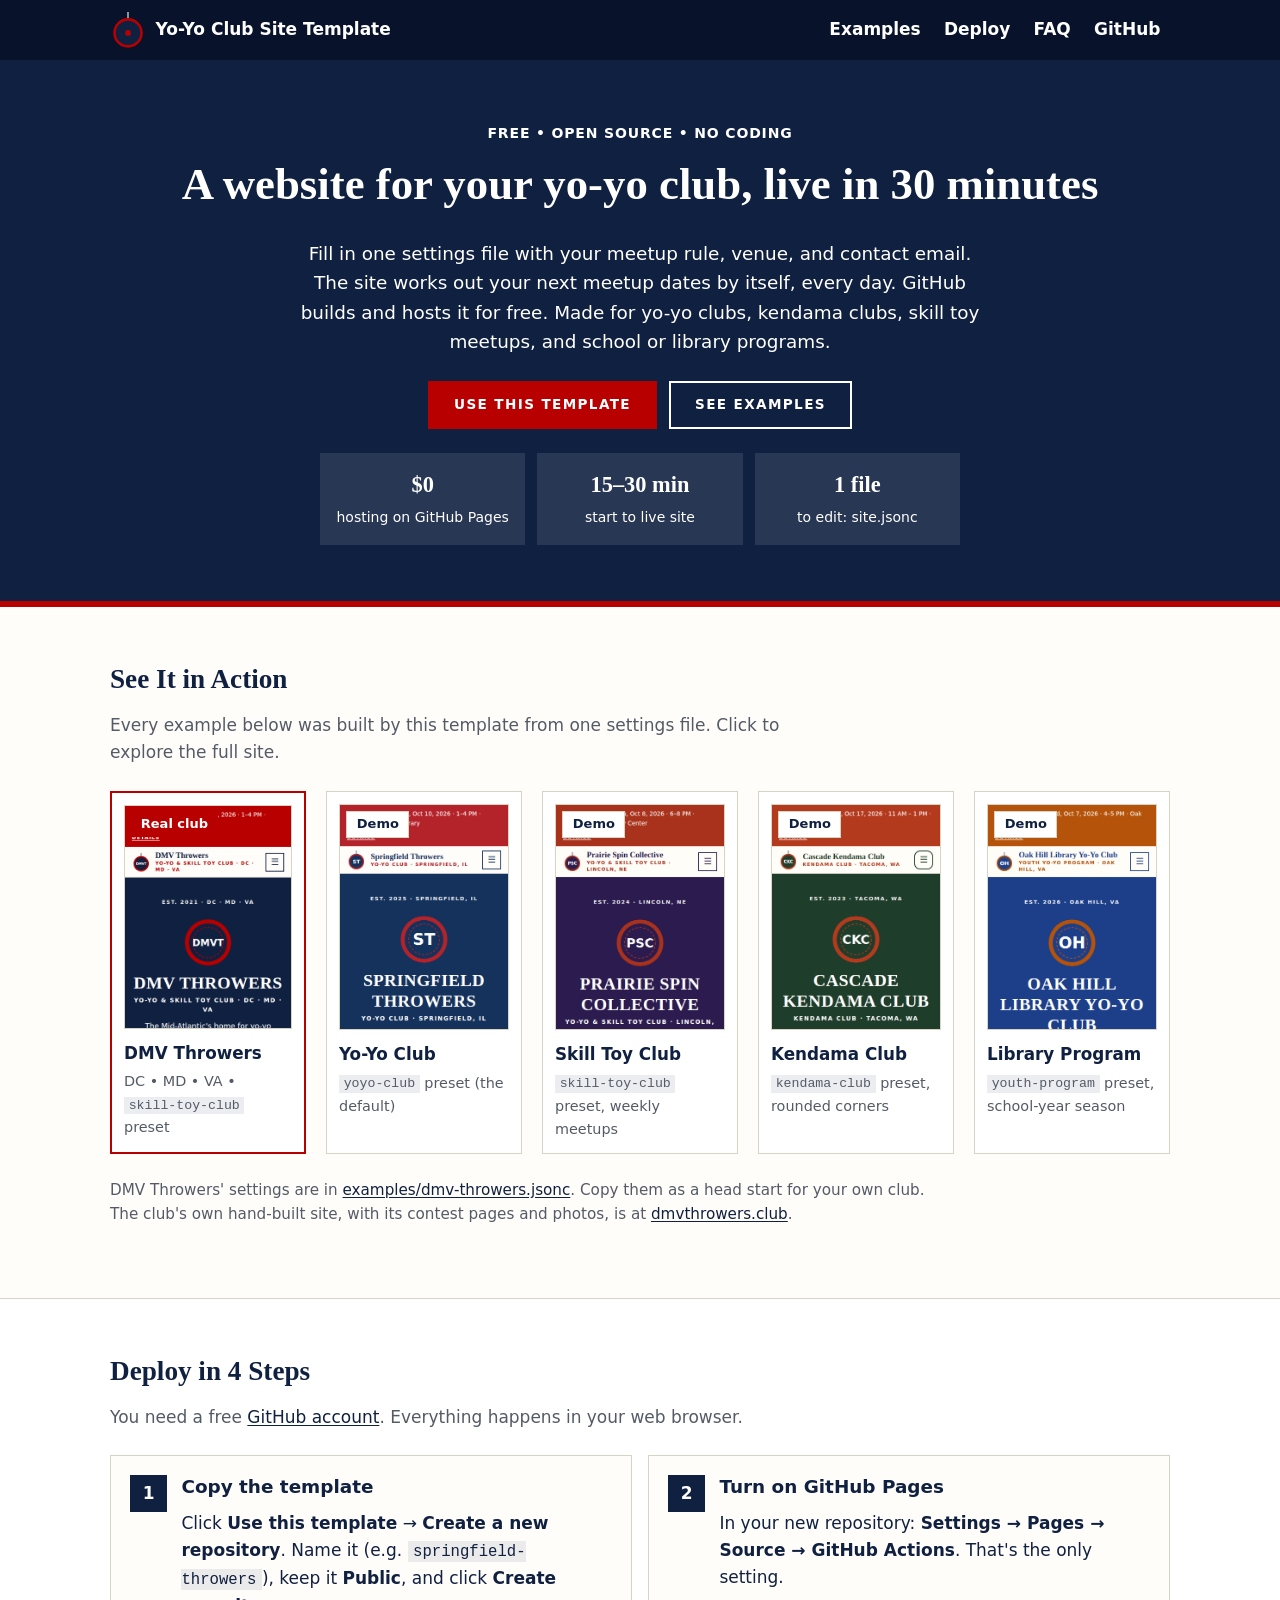
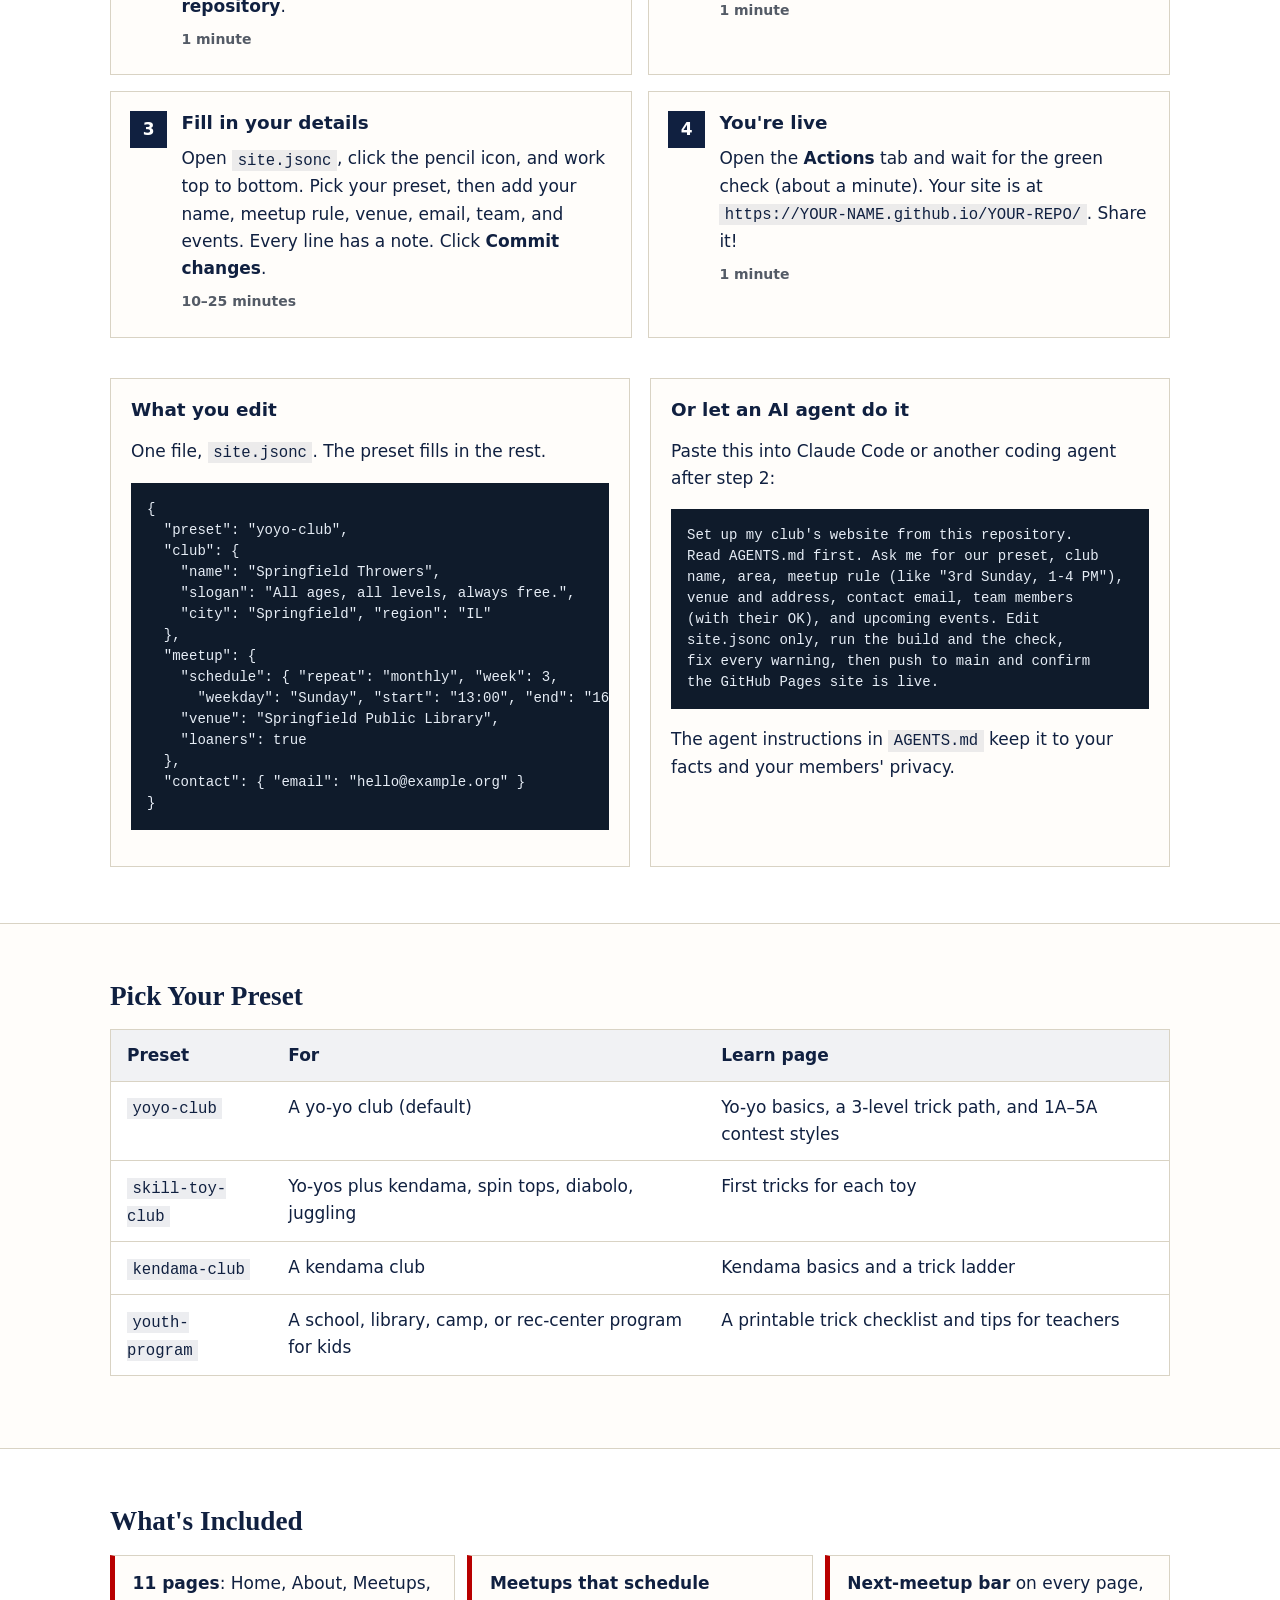
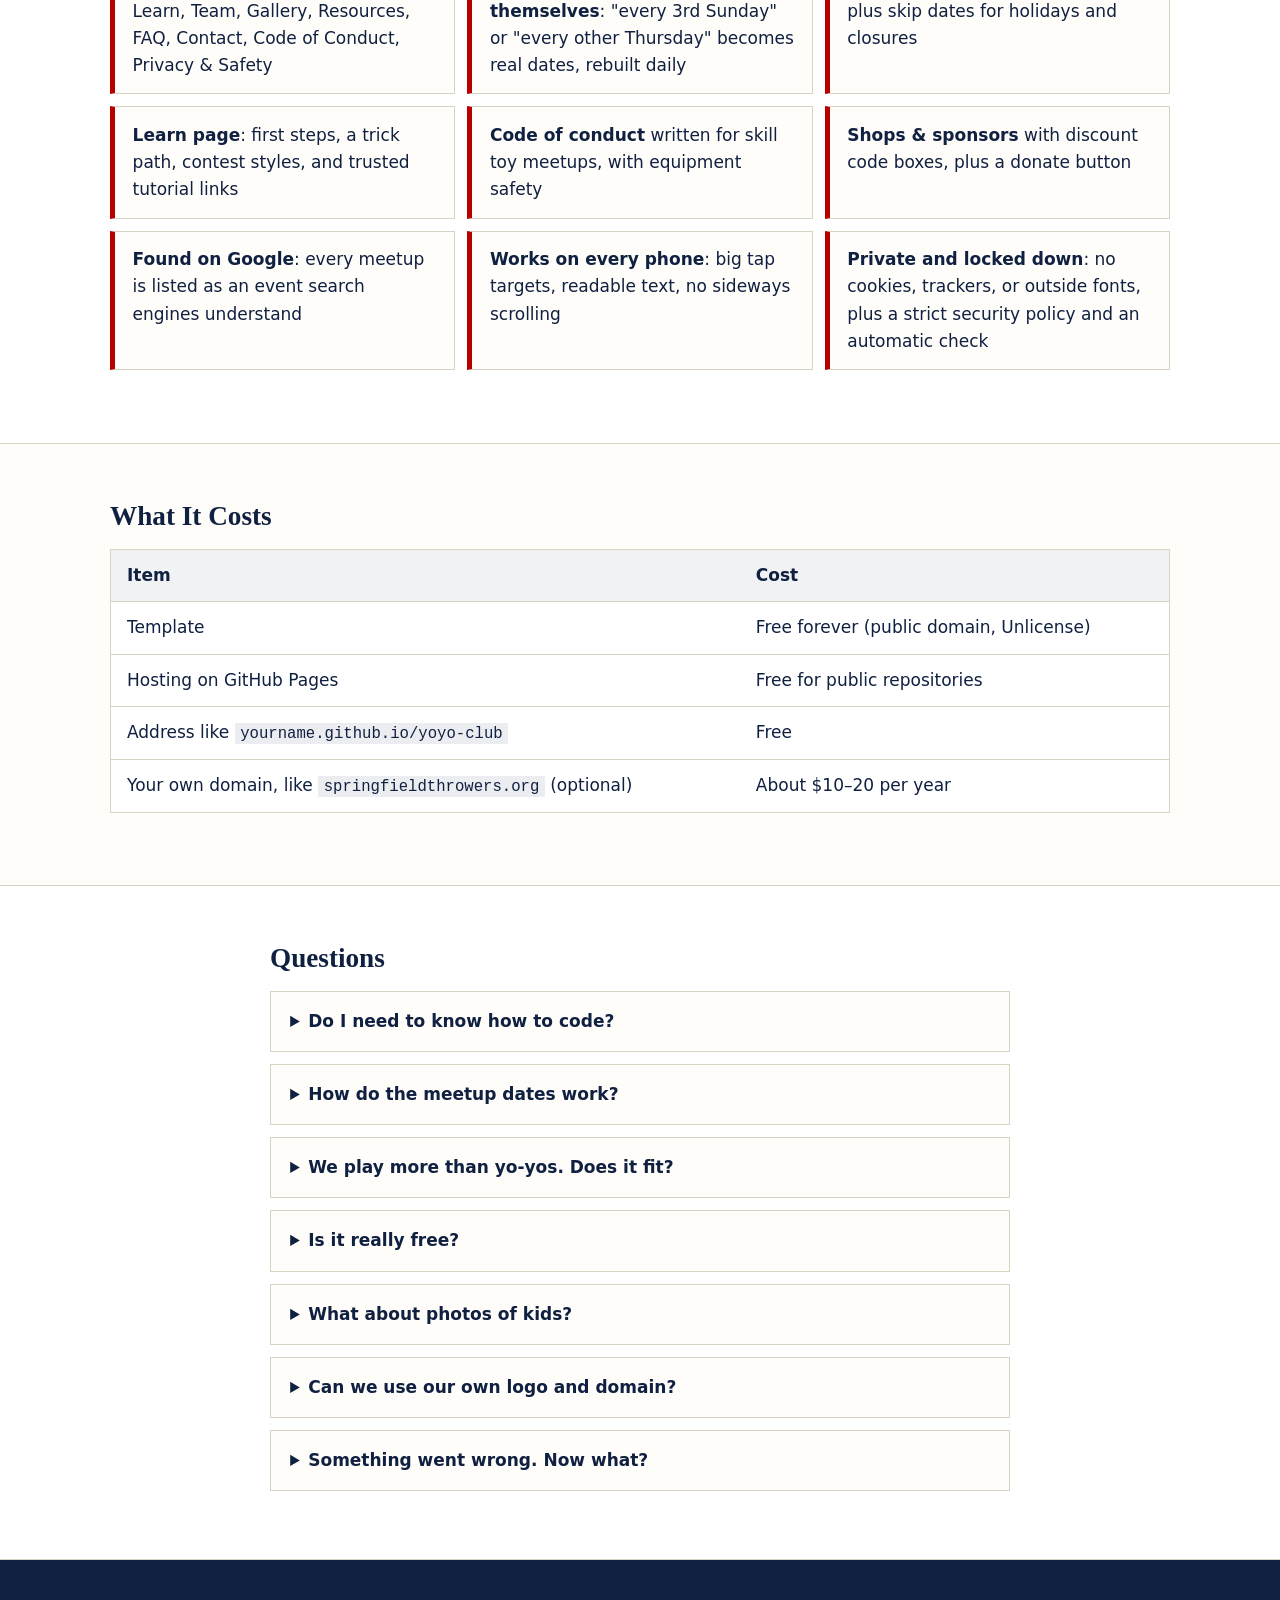
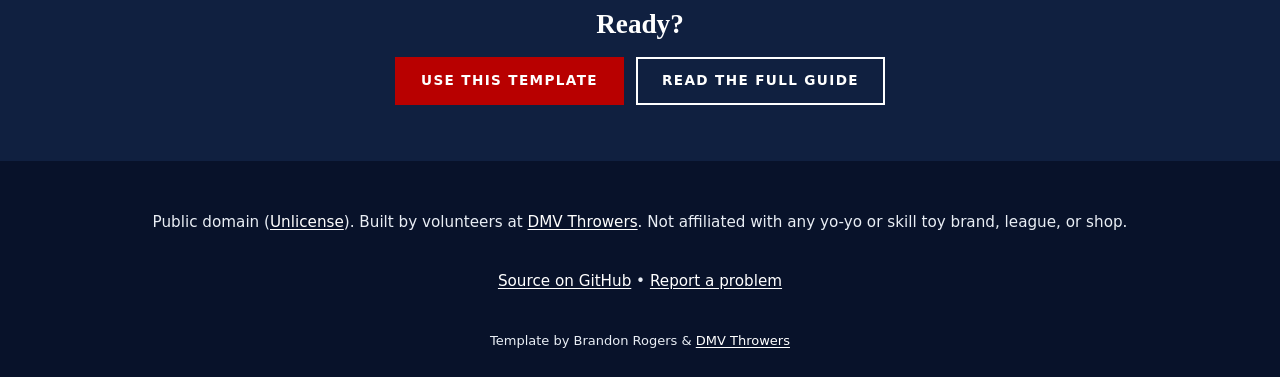
==== showcase/index.html @ ec22c406 "feat: yo-yo and skill toy club website template Config-driven static site template for yo-yo, kendam" ====
<!DOCTYPE html>
<html lang="en">
<head>
  <meta charset="UTF-8">
  <meta name="viewport" content="width=device-width, initial-scale=1">
  <title>Free Website Template for Yo-Yo & Skill Toy Clubs</title>
  <meta name="description" content="A free, open-source website template for yo-yo, kendama, and skill toy clubs. Edit one file, publish on GitHub Pages in 15–30 minutes for $0. Meetup dates update themselves.">
  <meta name="robots" content="index, follow">
  <meta name="referrer" content="strict-origin-when-cross-origin">
  <meta name="theme-color" content="#102040">
  <meta http-equiv="Content-Security-Policy" content="default-src 'self'; script-src 'self'; style-src 'self'; img-src 'self' data:; font-src 'self'; frame-src 'none'; connect-src 'self'; base-uri 'self'; form-action 'none'; object-src 'none'; upgrade-insecure-requests">
  <meta property="og:type" content="website">
  <meta property="og:title" content="Free Website Template for Yo-Yo & Skill Toy Clubs">
  <meta property="og:description" content="Edit one file, publish on GitHub Pages in 15–30 minutes, $0. Yo-yo, skill toy, kendama, and youth program presets.">
  <link rel="icon" href="favicon.svg" type="image/svg+xml">
  <link rel="stylesheet" href="showcase.css">
</head>
<body>
<a class="skip-link" href="#main-content">Skip to main content</a>

<header class="top">
  <div class="wrap top-inner">
    <a class="brand" href="index.html"><img src="favicon.svg" alt="" width="36" height="36"><span>Yo-Yo Club Site Template</span></a>
    <nav aria-label="Page sections">
      <a href="#examples">Examples</a>
      <a href="#deploy">Deploy</a>
      <a href="#faq">FAQ</a>
      <a href="https://github.com/dmvthrowers/yoyoclub-template" rel="noopener noreferrer">GitHub</a>
    </nav>
  </div>
</header>

<main id="main-content">

<section class="hero">
  <div class="wrap">
    <p class="eyebrow">Free &bull; Open source &bull; No coding</p>
    <h1>A website for your yo-yo club, live in 30 minutes</h1>
    <p class="lede">Fill in one settings file with your meetup rule, venue, and contact email.
      The site works out your next meetup dates by itself, every day. GitHub builds and hosts it for free.
      Made for yo-yo clubs, kendama clubs, skill toy meetups, and school or library programs.</p>
    <p class="btn-row">
      <a class="btn btn-accent" href="https://github.com/dmvthrowers/yoyoclub-template/generate" rel="noopener noreferrer">Use this template</a>
      <a class="btn btn-ghost" href="#examples">See examples</a>
    </p>
    <ul class="facts">
      <li><strong>$0</strong><span>hosting on GitHub Pages</span></li>
      <li><strong>15–30 min</strong><span>start to live site</span></li>
      <li><strong>1 file</strong><span>to edit: site.jsonc</span></li>
    </ul>
  </div>
</section>

<section class="section" id="examples">
  <div class="wrap">
    <h2>See It in Action</h2>
    <p class="intro">Every example below was built by this template from one settings file. Click to explore the full site.</p>
    <div class="examples">
      <a class="example featured" href="examples/dmv-throwers/index.html">
        <img src="images/dmv-throwers.png" alt="Home page of the DMV Throwers example site" width="390" height="700" loading="lazy">
        <span class="tag">Real club</span>
        <strong>DMV Throwers</strong>
        <span>DC &bull; MD &bull; VA &bull; <code>skill-toy-club</code> preset</span>
      </a>
      <a class="example" href="examples/demo-yoyo-club/index.html">
        <img src="images/demo-yoyo-club.png" alt="Home page of the yo-yo club demo site" width="390" height="700" loading="lazy">
        <span class="tag tag-demo">Demo</span>
        <strong>Yo-Yo Club</strong>
        <span><code>yoyo-club</code> preset (the default)</span>
      </a>
      <a class="example" href="examples/demo-skill-toy/index.html">
        <img src="images/demo-skill-toy.png" alt="Home page of the skill toy club demo site" width="390" height="700" loading="lazy">
        <span class="tag tag-demo">Demo</span>
        <strong>Skill Toy Club</strong>
        <span><code>skill-toy-club</code> preset, weekly meetups</span>
      </a>
      <a class="example" href="examples/demo-kendama/index.html">
        <img src="images/demo-kendama.png" alt="Home page of the kendama club demo site" width="390" height="700" loading="lazy">
        <span class="tag tag-demo">Demo</span>
        <strong>Kendama Club</strong>
        <span><code>kendama-club</code> preset, rounded corners</span>
      </a>
      <a class="example" href="examples/demo-youth-program/index.html">
        <img src="images/demo-youth-program.png" alt="Home page of the library youth yo-yo program demo site" width="390" height="700" loading="lazy">
        <span class="tag tag-demo">Demo</span>
        <strong>Library Program</strong>
        <span><code>youth-program</code> preset, school-year season</span>
      </a>
    </div>
    <p class="note">DMV Throwers' settings are in
      <a href="https://github.com/dmvthrowers/yoyoclub-template/blob/main/examples/dmv-throwers.jsonc" rel="noopener noreferrer">examples/dmv-throwers.jsonc</a>.
      Copy them as a head start for your own club. The club's own hand-built site, with its contest pages and photos,
      is at <a href="https://dmvthrowers.club/" rel="noopener noreferrer">dmvthrowers.club</a>.</p>
  </div>
</section>

<section class="section alt" id="deploy">
  <div class="wrap">
    <h2>Deploy in 4 Steps</h2>
    <p class="intro">You need a free <a href="https://github.com/signup" rel="noopener noreferrer">GitHub account</a>. Everything happens in your web browser.</p>
    <ol class="steps">
      <li>
        <h3>Copy the template</h3>
        <p>Click <strong>Use this template</strong> → <strong>Create a new repository</strong>.
          Name it (e.g. <code>springfield-throwers</code>), keep it <strong>Public</strong>, and click <strong>Create repository</strong>.</p>
        <p class="time">1 minute</p>
      </li>
      <li>
        <h3>Turn on GitHub Pages</h3>
        <p>In your new repository: <strong>Settings → Pages → Source → GitHub Actions</strong>. That's the only setting.</p>
        <p class="time">1 minute</p>
      </li>
      <li>
        <h3>Fill in your details</h3>
        <p>Open <code>site.jsonc</code>, click the pencil icon, and work top to bottom. Pick your preset,
          then add your name, meetup rule, venue, email, team, and events. Every line has a note.
          Click <strong>Commit changes</strong>.</p>
        <p class="time">10–25 minutes</p>
      </li>
      <li>
        <h3>You're live</h3>
        <p>Open the <strong>Actions</strong> tab and wait for the green check (about a minute). Your site is at
          <code>https://YOUR-NAME.github.io/YOUR-REPO/</code>. Share it!</p>
        <p class="time">1 minute</p>
      </li>
    </ol>

    <div class="two-col">
      <div class="panel">
        <h3>What you edit</h3>
        <p>One file, <code>site.jsonc</code>. The preset fills in the rest.</p>
<pre><code>{
  "preset": "yoyo-club",
  "club": {
    "name": "Springfield Throwers",
    "slogan": "All ages, all levels, always free.",
    "city": "Springfield", "region": "IL"
  },
  "meetup": {
    "schedule": { "repeat": "monthly", "week": 3,
      "weekday": "Sunday", "start": "13:00", "end": "16:00" },
    "venue": "Springfield Public Library",
    "loaners": true
  },
  "contact": { "email": "hello@example.org" }
}</code></pre>
      </div>
      <div class="panel">
        <h3>Or let an AI agent do it</h3>
        <p>Paste this into Claude Code or another coding agent after step 2:</p>
<pre><code>Set up my club's website from this repository.
Read AGENTS.md first. Ask me for our preset, club
name, area, meetup rule (like "3rd Sunday, 1-4 PM"),
venue and address, contact email, team members
(with their OK), and upcoming events. Edit
site.jsonc only, run the build and the check,
fix every warning, then push to main and confirm
the GitHub Pages site is live.</code></pre>
        <p>The agent instructions in <code>AGENTS.md</code> keep it to your facts and your members' privacy.</p>
      </div>
    </div>
  </div>
</section>

<section class="section">
  <div class="wrap">
    <h2>Pick Your Preset</h2>
    <div class="table-wrap">
      <table>
        <thead><tr><th scope="col">Preset</th><th scope="col">For</th><th scope="col">Learn page</th></tr></thead>
        <tbody>
          <tr><td><code>yoyo-club</code></td><td>A yo-yo club (default)</td><td>Yo-yo basics, a 3-level trick path, and 1A–5A contest styles</td></tr>
          <tr><td><code>skill-toy-club</code></td><td>Yo-yos plus kendama, spin tops, diabolo, juggling</td><td>First tricks for each toy</td></tr>
          <tr><td><code>kendama-club</code></td><td>A kendama club</td><td>Kendama basics and a trick ladder</td></tr>
          <tr><td><code>youth-program</code></td><td>A school, library, camp, or rec-center program for kids</td><td>A printable trick checklist and tips for teachers</td></tr>
        </tbody>
      </table>
    </div>
  </div>
</section>

<section class="section alt">
  <div class="wrap">
    <h2>What's Included</h2>
    <ul class="features">
      <li><strong>11 pages</strong>: Home, About, Meetups, Learn, Team, Gallery, Resources, FAQ, Contact, Code of Conduct, Privacy &amp; Safety</li>
      <li><strong>Meetups that schedule themselves</strong>: "every 3rd Sunday" or "every other Thursday" becomes real dates, rebuilt daily</li>
      <li><strong>Next-meetup bar</strong> on every page, plus skip dates for holidays and closures</li>
      <li><strong>Learn page</strong>: first steps, a trick path, contest styles, and trusted tutorial links</li>
      <li><strong>Code of conduct</strong> written for skill toy meetups, with equipment safety</li>
      <li><strong>Shops &amp; sponsors</strong> with discount code boxes, plus a donate button</li>
      <li><strong>Found on Google</strong>: every meetup is listed as an event search engines understand</li>
      <li><strong>Works on every phone</strong>: big tap targets, readable text, no sideways scrolling</li>
      <li><strong>Private and locked down</strong>: no cookies, trackers, or outside fonts, plus a strict security policy and an automatic check</li>
    </ul>
  </div>
</section>

<section class="section">
  <div class="wrap">
    <h2>What It Costs</h2>
    <div class="table-wrap">
      <table>
        <thead><tr><th scope="col">Item</th><th scope="col">Cost</th></tr></thead>
        <tbody>
          <tr><td>Template</td><td>Free forever (public domain, Unlicense)</td></tr>
          <tr><td>Hosting on GitHub Pages</td><td>Free for public repositories</td></tr>
          <tr><td>Address like <code>yourname.github.io/yoyo-club</code></td><td>Free</td></tr>
          <tr><td>Your own domain, like <code>springfieldthrowers.org</code> (optional)</td><td>About $10–20 per year</td></tr>
        </tbody>
      </table>
    </div>
  </div>
</section>

<section class="section alt" id="faq">
  <div class="wrap narrow">
    <h2>Questions</h2>
    <details><summary>Do I need to know how to code?</summary><p>No. You edit a text file in your browser. If you can fill in a form, you can do this. The README walks through every step, and an AI coding agent can do it for you.</p></details>
    <details><summary>How do the meetup dates work?</summary><p>You describe the rule once, like "3rd Sunday, 1–4 PM" or "every other Thursday". The site rebuilds every morning, so the next meetup bar and the dates list always look ahead. Add skip dates for holidays.</p></details>
    <details><summary>We play more than yo-yos. Does it fit?</summary><p>Yes. The <code>skill-toy-club</code> preset covers yo-yo, kendama, spin tops, diabolo, juggling, and flow arts. You can also edit the list of what you play in <code>site.jsonc</code>.</p></details>
    <details><summary>Is it really free?</summary><p>Yes. The template is public domain, and GitHub Pages hosts public sites for free. The only optional cost is your own domain name.</p></details>
    <details><summary>What about photos of kids?</summary><p>Post photos only with permission, and never with kids' names. The README explains how to resize photos and remove location data, and the site's Privacy &amp; Safety page tells families how to ask for a photo to be removed.</p></details>
    <details><summary>Can we use our own logo and domain?</summary><p>Yes. Add your logo as <code>assets/emblem.svg</code>. Without one, the site makes a yo-yo logo with your initials. For a domain, enter it in Settings → Pages → Custom domain; the README has the DNS records.</p></details>
    <details><summary>Something went wrong. Now what?</summary><p>A red X on the Actions tab means the automatic check caught a problem, usually a typo in <code>site.jsonc</code>. Click the run for a plain-English message. Your live site stays as it was until it's fixed.</p></details>
  </div>
</section>

<section class="cta">
  <div class="wrap">
    <h2>Ready?</h2>
    <p class="btn-row">
      <a class="btn btn-accent" href="https://github.com/dmvthrowers/yoyoclub-template/generate" rel="noopener noreferrer">Use this template</a>
      <a class="btn btn-ghost" href="https://github.com/dmvthrowers/yoyoclub-template#readme" rel="noopener noreferrer">Read the full guide</a>
    </p>
  </div>
</section>

</main>

<footer class="foot">
  <div class="wrap">
    <p>Public domain (<a href="https://github.com/dmvthrowers/yoyoclub-template/blob/main/LICENSE" rel="noopener noreferrer">Unlicense</a>).
      Built by volunteers at <a href="https://dmvthrowers.club/" rel="noopener noreferrer">DMV Throwers</a>.
      Not affiliated with any yo-yo or skill toy brand, league, or shop.</p>
    <p><a href="https://github.com/dmvthrowers/yoyoclub-template" rel="noopener noreferrer">Source on GitHub</a> &bull;
      <a href="https://github.com/dmvthrowers/yoyoclub-template/issues" rel="noopener noreferrer">Report a problem</a></p>
    <p class="credit">Template by Brandon Rogers &amp; <a href="https://dmvthrowers.club/" rel="noopener noreferrer">DMV Throwers</a></p>
  </div>
</footer>
</body>
</html>
---- showcase/showcase.css ----
/* Styles for the template's showcase page (DMV Throwers look: square corners, flat cards) (not used by sites built from the template). */
:root { --navy: #102040; --navy-dark: #08122a; --gold: #B80000; --ink: #102040; --muted: #545b66; --bg: #fffdfa; --line: #d9d3c4; --white: #fff; --radius: 0;
  --font: system-ui, -apple-system, "Segoe UI", Roboto, "Helvetica Neue", Arial, sans-serif; --display: "Iowan Old Style", "Palatino Linotype", Palatino, Georgia, serif; --mono: ui-monospace, SFMono-Regular, Menlo, Consolas, monospace; }
*, *::before, *::after { box-sizing: border-box; }
body { margin: 0; font-family: var(--font); color: var(--ink); background: var(--bg); line-height: 1.6; font-size: 1.0625rem; }
img { max-width: 100%; height: auto; }
a { color: var(--navy); text-underline-offset: 2px; }
:focus-visible { outline: 3px solid var(--gold); outline-offset: 2px; }
h1, h2, h3 { line-height: 1.2; margin: 0 0 .6em; color: var(--navy); }
h1, h2 { font-family: var(--display); font-weight: 900; }
h1 { font-size: 2.1rem; color: var(--white); }
h2 { font-size: 1.7rem; }
h3 { font-size: 1.15rem; }
code { font-family: var(--mono); font-size: .92em; background: rgba(16,32,64,.08); padding: .1em .35em; border-radius: 0; overflow-wrap: anywhere; }
.wrap { max-width: 1100px; margin: 0 auto; padding: 0 1.25rem; }
.narrow { max-width: 780px; }
.skip-link { position: absolute; left: .5rem; top: -4rem; background: var(--gold); color: #fff; padding: .6rem 1rem; font-weight: 700; border-radius: 0; z-index: 10; }
.skip-link:focus { top: .5rem; }

.top { background: var(--navy-dark); color: var(--white); }
.top-inner { display: flex; flex-wrap: wrap; align-items: center; justify-content: space-between; gap: .25rem 1rem; padding-top: .5rem; padding-bottom: .5rem; }
.brand { display: flex; align-items: center; gap: .6rem; color: var(--white); text-decoration: none; font-weight: 800; min-height: 44px; }
.top nav { display: flex; flex-wrap: wrap; gap: 0 .25rem; }
.top nav a { color: var(--white); text-decoration: none; font-weight: 600; display: inline-flex; align-items: center; min-height: 44px; padding: 0 .6rem; border-radius: 0; }
.top nav a:hover { background: rgba(255,255,255,.12); }

.hero { background: var(--navy); border-bottom: 6px solid var(--gold); color: var(--white); padding: 3rem 0 3.5rem; text-align: center; }
.eyebrow { color: var(--white); font-weight: 800; letter-spacing: .06em; text-transform: uppercase; font-size: .875rem; }
.lede { max-width: 700px; margin: 0 auto 1.5rem; font-size: 1.15rem; }
.btn-row { display: flex; flex-wrap: wrap; gap: .75rem; justify-content: center; margin: 0 0 1.5rem; }
.btn { text-transform: uppercase; letter-spacing: .1em; font-size: .85rem; display: inline-flex; align-items: center; justify-content: center; min-height: 48px; padding: 0 1.5rem; border-radius: 0; font-weight: 800; text-decoration: none; border: 2px solid transparent; }
.btn-accent { background: var(--gold); color: #fff; }
.btn-ghost { border-color: var(--white); color: var(--white); }
.btn-ghost:hover { background: rgba(255,255,255,.12); color: var(--white); }
.facts { list-style: none; padding: 0; margin: 0 auto; display: grid; grid-template-columns: repeat(3, minmax(0,1fr)); gap: .75rem; max-width: 640px; }
.facts li { background: rgba(255,255,255,.1); border-radius: var(--radius); padding: .9rem .5rem; }
.facts strong { display: block; font-size: 1.4rem; color: var(--white); font-family: var(--display); }
.facts span { font-size: .875rem; }

.section { padding: 3.5rem 0; }
.alt { background: var(--white); border-top: 1px solid var(--line); border-bottom: 1px solid var(--line); }
.intro { color: var(--muted); max-width: 720px; }
.note { color: var(--muted); font-size: .95rem; max-width: 820px; }

.examples { display: grid; gap: 1.25rem; grid-template-columns: repeat(2, minmax(0,1fr)); margin: 1.5rem 0; }
.example { display: flex; flex-direction: column; gap: .2rem; text-decoration: none; color: var(--ink); background: var(--white); border: 1px solid var(--line); border-radius: var(--radius); padding: .75rem; position: relative; }
.example:hover { border-color: var(--navy); }
.example img { border-radius: 0; border: 1px solid var(--line); aspect-ratio: 390 / 520; object-fit: cover; object-position: top; margin-bottom: .5rem; }
.example strong { color: var(--navy); font-size: 1.05rem; }
.example span { font-size: .9rem; color: var(--muted); }
.example .tag { position: absolute; top: 1.2rem; left: 1.2rem; background: var(--gold); color: #fff; font-weight: 800; font-size: .8125rem; padding: .15rem .6rem; border-radius: 0; }
.example .tag-demo { background: var(--white); color: var(--navy); border: 1px solid var(--line); }
.featured { border: 2px solid var(--gold); }

.steps { list-style: none; counter-reset: s; padding: 0; margin: 1.5rem 0 2.5rem; display: grid; gap: 1rem; }
.steps li { counter-increment: s; background: var(--bg); border: 1px solid var(--line); border-radius: var(--radius); padding: 1.25rem 1.25rem 1rem 4.4rem; position: relative; }
.steps li::before { content: counter(s); position: absolute; left: 1.2rem; top: 1.15rem; width: 2.3rem; height: 2.3rem; border-radius: 0; background: var(--navy); color: var(--white); font-weight: 800; display: grid; place-items: center; }
.steps p { margin: 0 0 .5rem; }
.time { color: var(--muted); font-size: .875rem; font-weight: 700; }
.two-col { display: grid; gap: 1.25rem; grid-template-columns: minmax(0,1fr); }
.panel { background: var(--bg); border: 1px solid var(--line); border-radius: var(--radius); padding: 1.25rem; min-width: 0; }
pre { background: #0f1b2b; color: #e6edf6; border-radius: 0; padding: 1rem; overflow-x: auto; font-size: .875rem; line-height: 1.5; margin: 0 0 1rem; }
pre code { background: none; padding: 0; color: inherit; font-size: inherit; overflow-wrap: normal; }

.table-wrap { overflow-x: auto; }
table { width: 100%; border-collapse: collapse; background: var(--white); border: 1px solid var(--line); border-radius: var(--radius); margin-bottom: 1rem; }
th, td { text-align: left; padding: .75rem 1rem; border-bottom: 1px solid var(--line); vertical-align: top; }
th { background: rgba(16,32,64,.06); color: var(--navy); }
.features { list-style: none; padding: 0; display: grid; gap: .75rem; grid-template-columns: minmax(0,1fr); }
.features li { background: var(--bg); border: 1px solid var(--line); border-left: 5px solid var(--gold); border-radius: var(--radius); padding: .9rem 1.1rem; }

details { background: var(--bg); border: 1px solid var(--line); border-radius: var(--radius); margin-bottom: .75rem; }
summary { cursor: pointer; padding: 1rem 1.2rem; font-weight: 700; color: var(--navy); min-height: 44px; }
details p { margin: 0; padding: 0 1.2rem 1rem; }

.cta { background: var(--navy); color: var(--white); text-align: center; padding: 3rem 0 2rem; }
.cta h2 { color: var(--white); }
.foot { background: var(--navy-dark); color: #e9eef5; text-align: center; padding: 1.5rem 0; font-size: .95rem; }
.foot .credit { font-size: .8125rem; margin: 0; }
.foot a { color: var(--white); display: inline-block; min-height: 44px; line-height: 44px; }

@media (min-width: 760px) {
  h1 { font-size: 2.8rem; }
  .examples { grid-template-columns: repeat(3, minmax(0,1fr)); }
  .steps { grid-template-columns: repeat(2, minmax(0,1fr)); }
  .two-col { grid-template-columns: repeat(2, minmax(0,1fr)); }
  .features { grid-template-columns: repeat(3, minmax(0,1fr)); }
}
@media (min-width: 1100px) { .examples { grid-template-columns: repeat(5, minmax(0,1fr)); } }
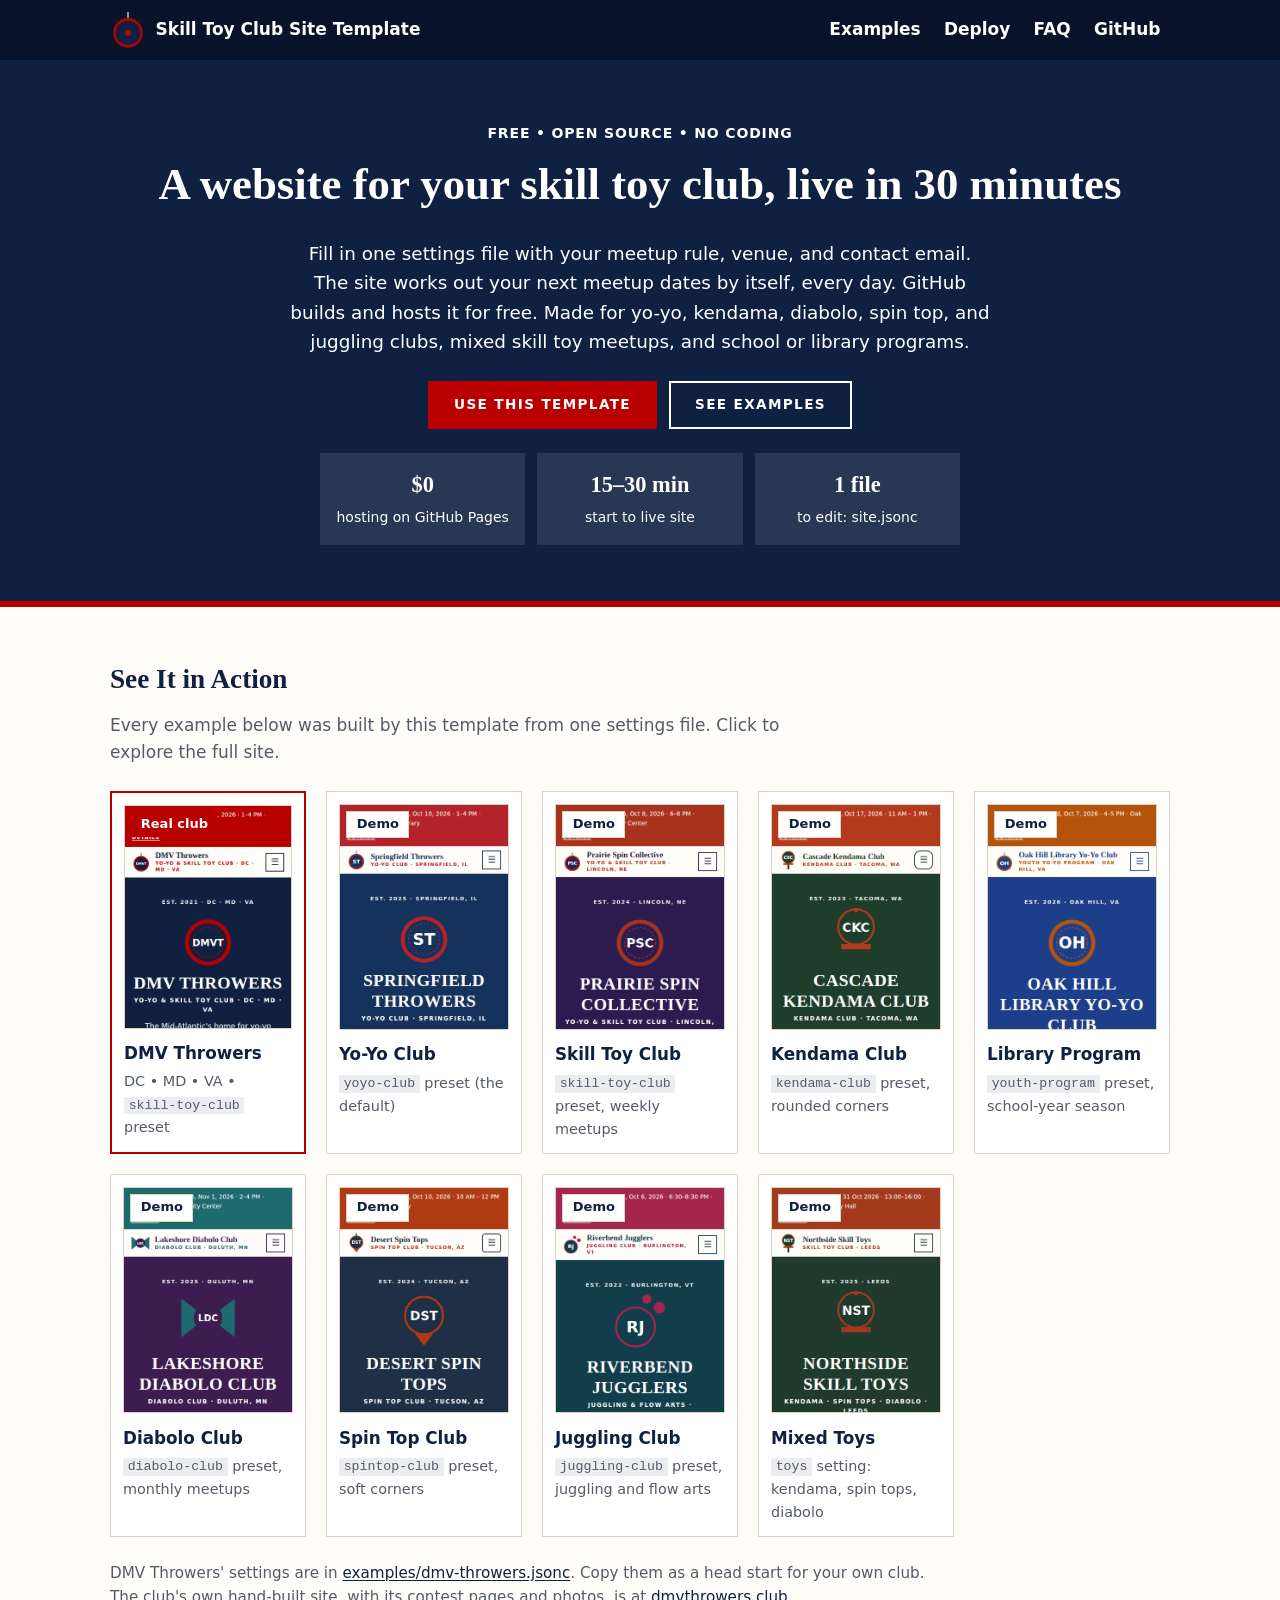
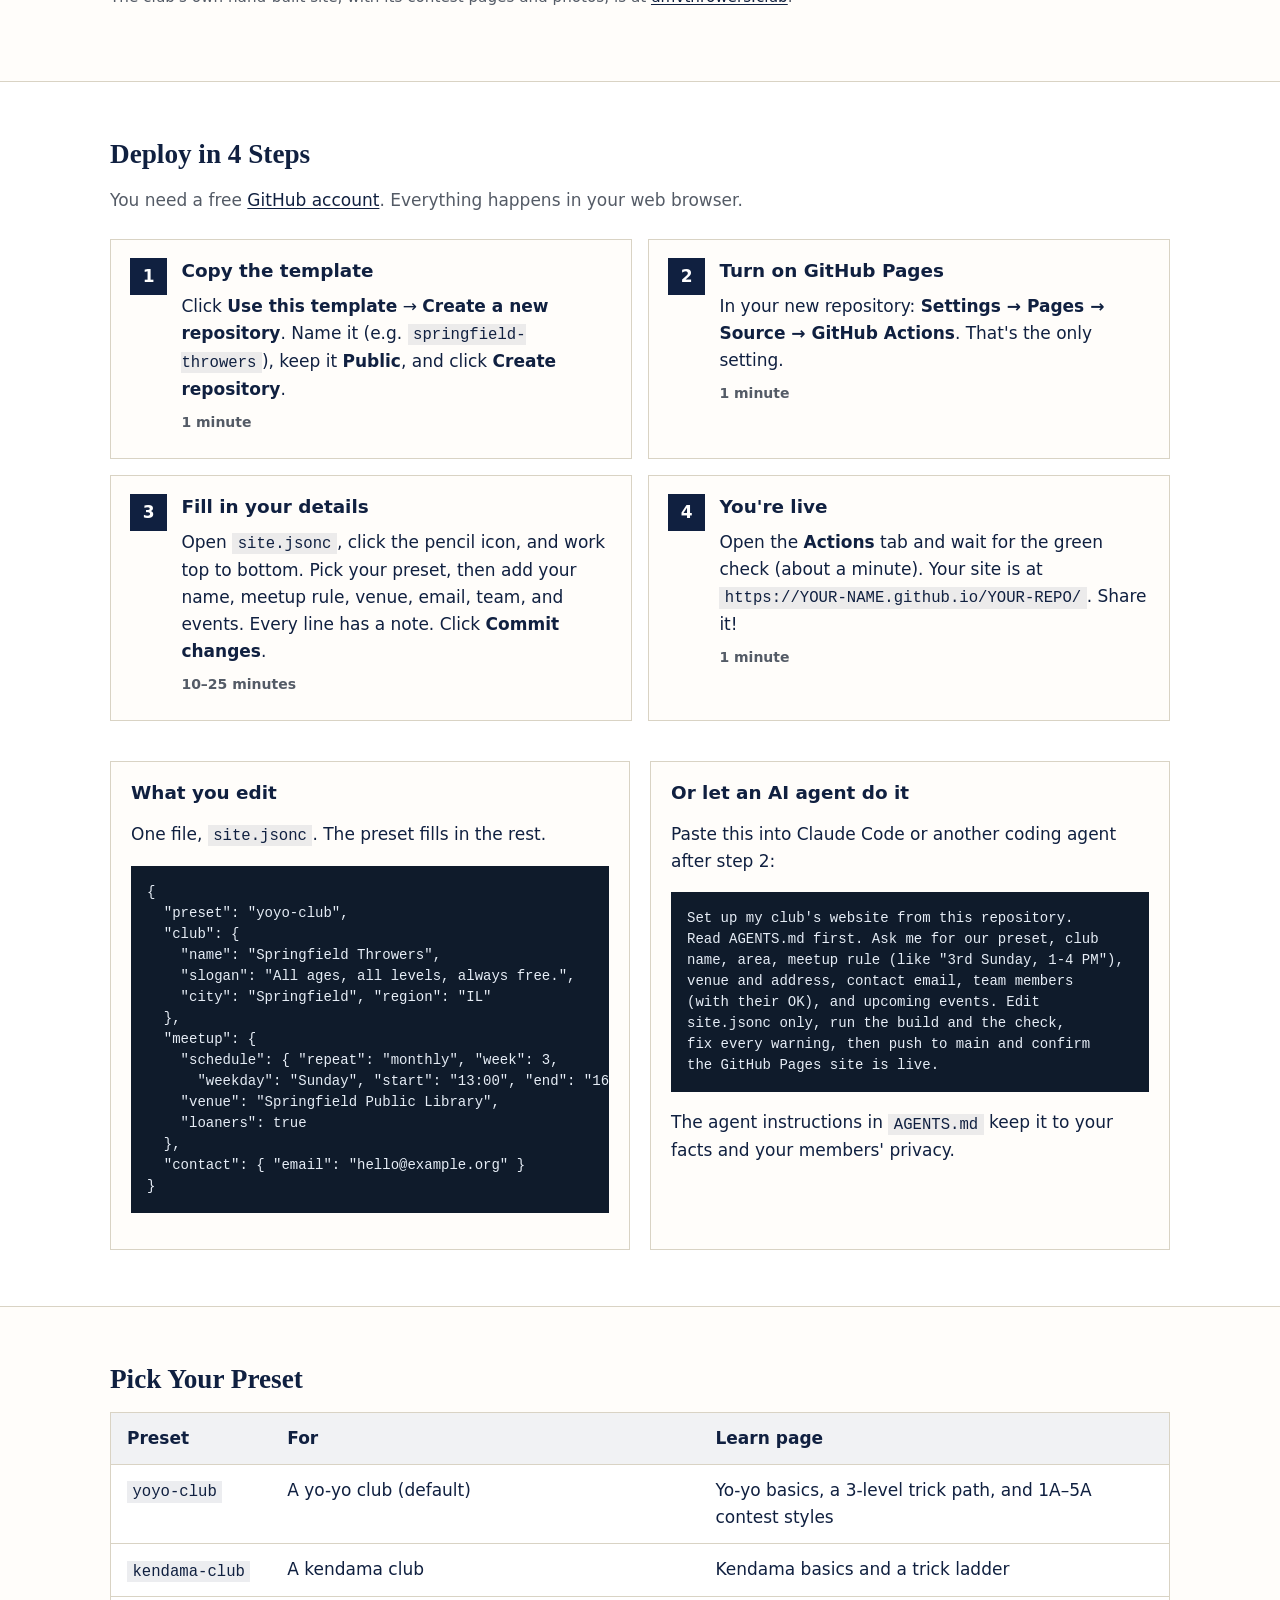
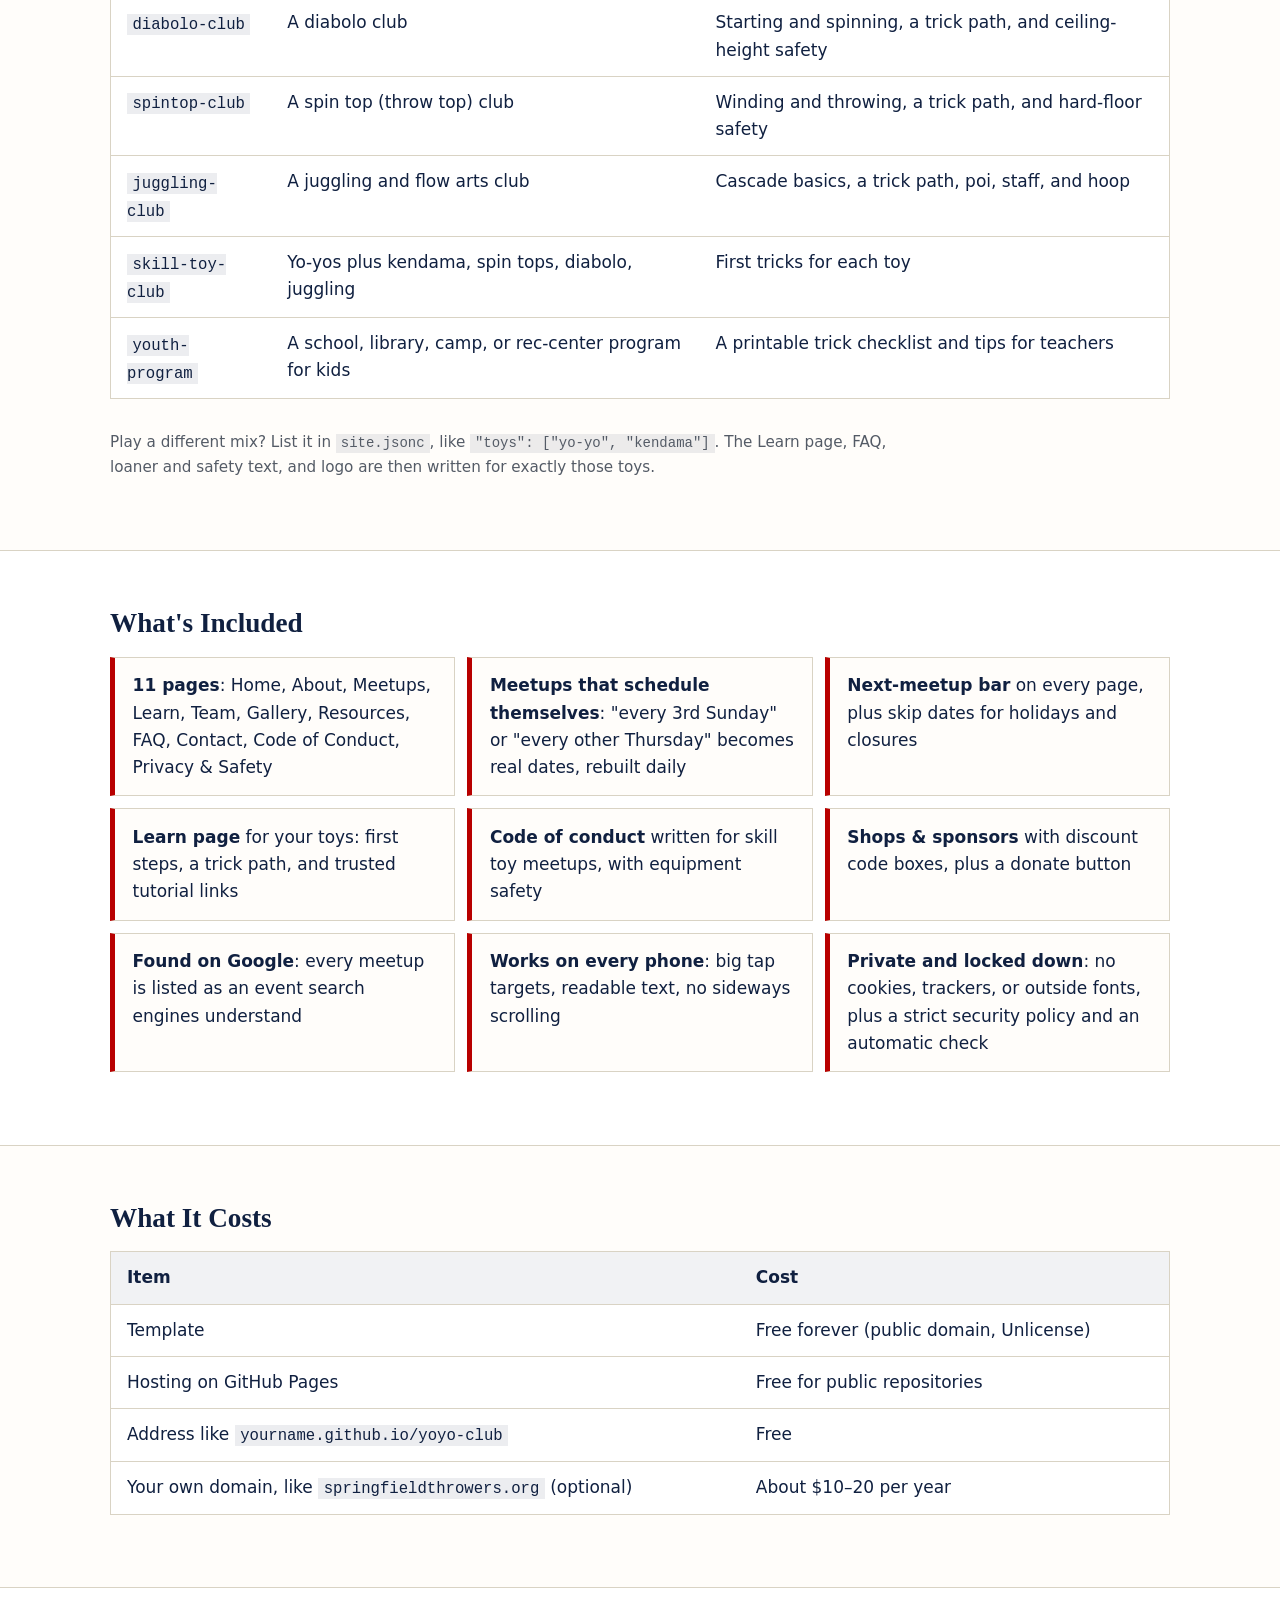
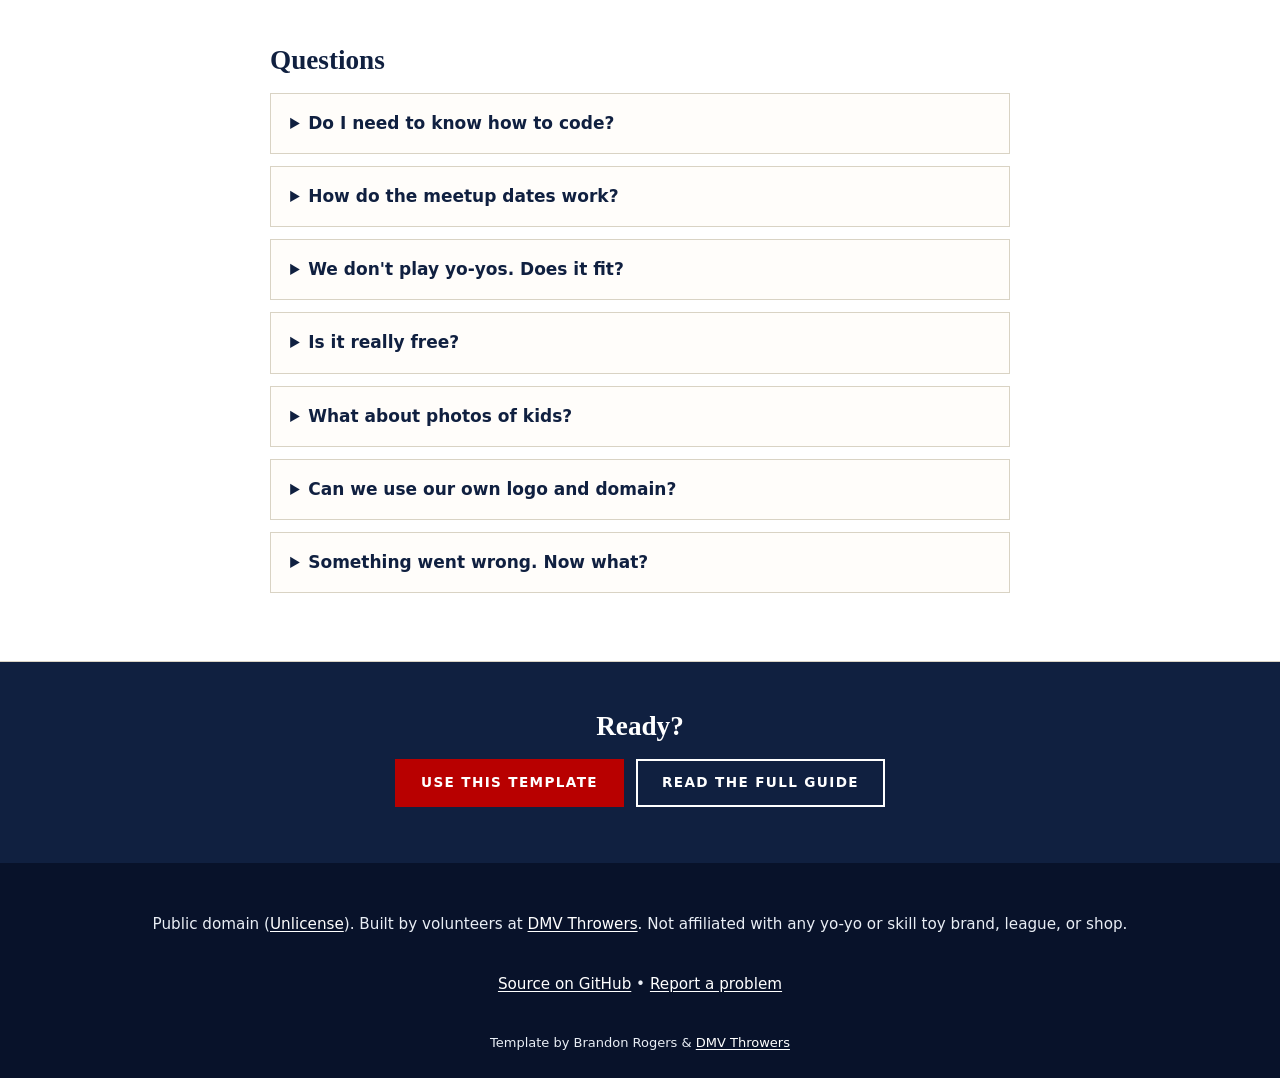
==== commit 12da9208: "docs: document toys and new presets, add showcase demos README, AGENTS.md, and the showcase list the" ====
--- a/showcase/index.html
+++ b/showcase/index.html
@@ -4,14 +4,14 @@
   <meta charset="UTF-8">
   <meta name="viewport" content="width=device-width, initial-scale=1">
   <title>Free Website Template for Yo-Yo & Skill Toy Clubs</title>
-  <meta name="description" content="A free, open-source website template for yo-yo, kendama, and skill toy clubs. Edit one file, publish on GitHub Pages in 15–30 minutes for $0. Meetup dates update themselves.">
+  <meta name="description" content="A free, open-source website template for yo-yo, kendama, diabolo, spin top, juggling, and skill toy clubs. Edit one file, publish on GitHub Pages in 15–30 minutes for $0. Meetup dates update themselves.">
   <meta name="robots" content="index, follow">
   <meta name="referrer" content="strict-origin-when-cross-origin">
   <meta name="theme-color" content="#102040">
   <meta http-equiv="Content-Security-Policy" content="default-src 'self'; script-src 'self'; style-src 'self'; img-src 'self' data:; font-src 'self'; frame-src 'none'; connect-src 'self'; base-uri 'self'; form-action 'none'; object-src 'none'; upgrade-insecure-requests">
   <meta property="og:type" content="website">
   <meta property="og:title" content="Free Website Template for Yo-Yo & Skill Toy Clubs">
-  <meta property="og:description" content="Edit one file, publish on GitHub Pages in 15–30 minutes, $0. Yo-yo, skill toy, kendama, and youth program presets.">
+  <meta property="og:description" content="Edit one file, publish on GitHub Pages in 15–30 minutes, $0. Presets for yo-yo, kendama, diabolo, spin top, juggling, mixed skill toy clubs, and youth programs.">
   <link rel="icon" href="favicon.svg" type="image/svg+xml">
   <link rel="stylesheet" href="showcase.css">
 </head>
@@ -20,7 +20,7 @@
 
 <header class="top">
   <div class="wrap top-inner">
-    <a class="brand" href="index.html"><img src="favicon.svg" alt="" width="36" height="36"><span>Yo-Yo Club Site Template</span></a>
+    <a class="brand" href="index.html"><img src="favicon.svg" alt="" width="36" height="36"><span>Skill Toy Club Site Template</span></a>
     <nav aria-label="Page sections">
       <a href="#examples">Examples</a>
       <a href="#deploy">Deploy</a>
@@ -35,10 +35,10 @@
 <section class="hero">
   <div class="wrap">
     <p class="eyebrow">Free &bull; Open source &bull; No coding</p>
-    <h1>A website for your yo-yo club, live in 30 minutes</h1>
+    <h1>A website for your skill toy club, live in 30 minutes</h1>
     <p class="lede">Fill in one settings file with your meetup rule, venue, and contact email.
       The site works out your next meetup dates by itself, every day. GitHub builds and hosts it for free.
-      Made for yo-yo clubs, kendama clubs, skill toy meetups, and school or library programs.</p>
+      Made for yo-yo, kendama, diabolo, spin top, and juggling clubs, mixed skill toy meetups, and school or library programs.</p>
     <p class="btn-row">
       <a class="btn btn-accent" href="https://github.com/dmvthrowers/yoyoclub-template/generate" rel="noopener noreferrer">Use this template</a>
       <a class="btn btn-ghost" href="#examples">See examples</a>
@@ -85,6 +85,30 @@
         <span class="tag tag-demo">Demo</span>
         <strong>Library Program</strong>
         <span><code>youth-program</code> preset, school-year season</span>
+      </a>
+      <a class="example" href="examples/demo-diabolo/index.html">
+        <img src="images/demo-diabolo.png" alt="Home page of the diabolo club demo site" width="390" height="700" loading="lazy">
+        <span class="tag tag-demo">Demo</span>
+        <strong>Diabolo Club</strong>
+        <span><code>diabolo-club</code> preset, monthly meetups</span>
+      </a>
+      <a class="example" href="examples/demo-spintop/index.html">
+        <img src="images/demo-spintop.png" alt="Home page of the spin top club demo site" width="390" height="700" loading="lazy">
+        <span class="tag tag-demo">Demo</span>
+        <strong>Spin Top Club</strong>
+        <span><code>spintop-club</code> preset, soft corners</span>
+      </a>
+      <a class="example" href="examples/demo-juggling/index.html">
+        <img src="images/demo-juggling.png" alt="Home page of the juggling and flow arts club demo site" width="390" height="700" loading="lazy">
+        <span class="tag tag-demo">Demo</span>
+        <strong>Juggling Club</strong>
+        <span><code>juggling-club</code> preset, juggling and flow arts</span>
+      </a>
+      <a class="example" href="examples/demo-mixed/index.html">
+        <img src="images/demo-mixed.png" alt="Home page of the kendama, spin top, and diabolo club demo site" width="390" height="700" loading="lazy">
+        <span class="tag tag-demo">Demo</span>
+        <strong>Mixed Toys</strong>
+        <span><code>toys</code> setting: kendama, spin tops, diabolo</span>
       </a>
     </div>
     <p class="note">DMV Throwers' settings are in
@@ -170,12 +194,17 @@
         <thead><tr><th scope="col">Preset</th><th scope="col">For</th><th scope="col">Learn page</th></tr></thead>
         <tbody>
           <tr><td><code>yoyo-club</code></td><td>A yo-yo club (default)</td><td>Yo-yo basics, a 3-level trick path, and 1A–5A contest styles</td></tr>
+          <tr><td><code>kendama-club</code></td><td>A kendama club</td><td>Kendama basics and a trick ladder</td></tr>
+          <tr><td><code>diabolo-club</code></td><td>A diabolo club</td><td>Starting and spinning, a trick path, and ceiling-height safety</td></tr>
+          <tr><td><code>spintop-club</code></td><td>A spin top (throw top) club</td><td>Winding and throwing, a trick path, and hard-floor safety</td></tr>
+          <tr><td><code>juggling-club</code></td><td>A juggling and flow arts club</td><td>Cascade basics, a trick path, poi, staff, and hoop</td></tr>
           <tr><td><code>skill-toy-club</code></td><td>Yo-yos plus kendama, spin tops, diabolo, juggling</td><td>First tricks for each toy</td></tr>
-          <tr><td><code>kendama-club</code></td><td>A kendama club</td><td>Kendama basics and a trick ladder</td></tr>
           <tr><td><code>youth-program</code></td><td>A school, library, camp, or rec-center program for kids</td><td>A printable trick checklist and tips for teachers</td></tr>
         </tbody>
       </table>
     </div>
+    <p class="note">Play a different mix? List it in <code>site.jsonc</code>, like <code>"toys": ["yo-yo", "kendama"]</code>.
+      The Learn page, FAQ, loaner and safety text, and logo are then written for exactly those toys.</p>
   </div>
 </section>
 
@@ -186,7 +215,7 @@
       <li><strong>11 pages</strong>: Home, About, Meetups, Learn, Team, Gallery, Resources, FAQ, Contact, Code of Conduct, Privacy &amp; Safety</li>
       <li><strong>Meetups that schedule themselves</strong>: "every 3rd Sunday" or "every other Thursday" becomes real dates, rebuilt daily</li>
       <li><strong>Next-meetup bar</strong> on every page, plus skip dates for holidays and closures</li>
-      <li><strong>Learn page</strong>: first steps, a trick path, contest styles, and trusted tutorial links</li>
+      <li><strong>Learn page</strong> for your toys: first steps, a trick path, and trusted tutorial links</li>
       <li><strong>Code of conduct</strong> written for skill toy meetups, with equipment safety</li>
       <li><strong>Shops &amp; sponsors</strong> with discount code boxes, plus a donate button</li>
       <li><strong>Found on Google</strong>: every meetup is listed as an event search engines understand</li>
@@ -218,10 +247,10 @@
     <h2>Questions</h2>
     <details><summary>Do I need to know how to code?</summary><p>No. You edit a text file in your browser. If you can fill in a form, you can do this. The README walks through every step, and an AI coding agent can do it for you.</p></details>
     <details><summary>How do the meetup dates work?</summary><p>You describe the rule once, like "3rd Sunday, 1–4 PM" or "every other Thursday". The site rebuilds every morning, so the next meetup bar and the dates list always look ahead. Add skip dates for holidays.</p></details>
-    <details><summary>We play more than yo-yos. Does it fit?</summary><p>Yes. The <code>skill-toy-club</code> preset covers yo-yo, kendama, spin tops, diabolo, juggling, and flow arts. You can also edit the list of what you play in <code>site.jsonc</code>.</p></details>
+    <details><summary>We don't play yo-yos. Does it fit?</summary><p>Yes. There are presets for kendama, diabolo, spin top, and juggling and flow arts clubs. For any other mix, list your toys in <code>site.jsonc</code>, like <code>"toys": ["kendama", "spin-top"]</code>, and the wording, Learn page, FAQ, and safety notes follow.</p></details>
     <details><summary>Is it really free?</summary><p>Yes. The template is public domain, and GitHub Pages hosts public sites for free. The only optional cost is your own domain name.</p></details>
     <details><summary>What about photos of kids?</summary><p>Post photos only with permission, and never with kids' names. The README explains how to resize photos and remove location data, and the site's Privacy &amp; Safety page tells families how to ask for a photo to be removed.</p></details>
-    <details><summary>Can we use our own logo and domain?</summary><p>Yes. Add your logo as <code>assets/emblem.svg</code>. Without one, the site makes a yo-yo logo with your initials. For a domain, enter it in Settings → Pages → Custom domain; the README has the DNS records.</p></details>
+    <details><summary>Can we use our own logo and domain?</summary><p>Yes. Add your logo as <code>assets/emblem.svg</code>. Without one, the site makes a logo with your initials, shaped like your first toy. For a domain, enter it in Settings → Pages → Custom domain; the README has the DNS records.</p></details>
     <details><summary>Something went wrong. Now what?</summary><p>A red X on the Actions tab means the automatic check caught a problem, usually a typo in <code>site.jsonc</code>. Click the run for a plain-English message. Your live site stays as it was until it's fixed.</p></details>
   </div>
 </section>
